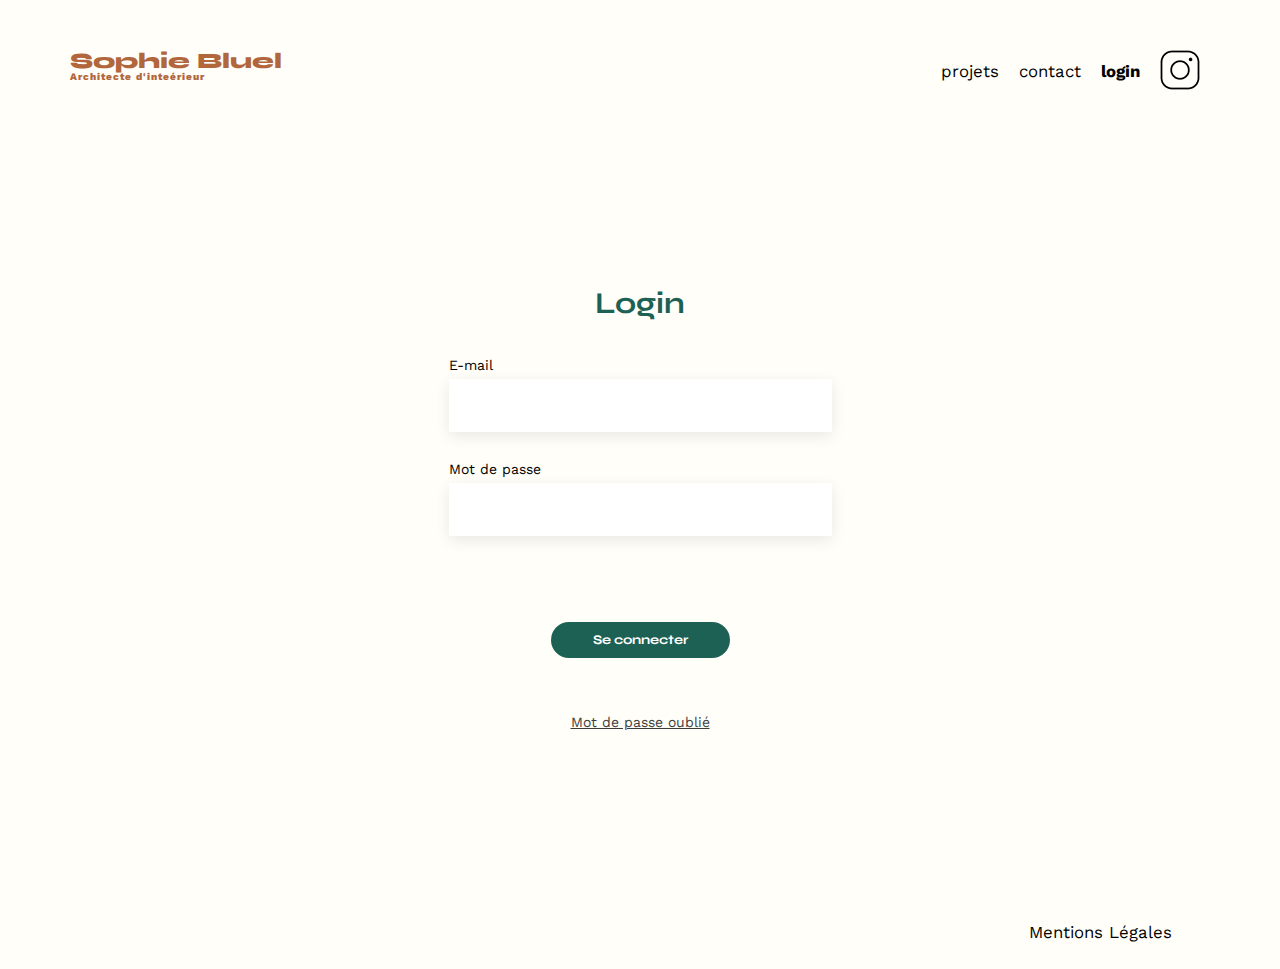
==== FrontEnd/login.html @ de36666c "Add files via upload" ====
<!DOCTYPE html>
<html lang="fr">
  <head>
    <meta charset="UTF-8" />
    <title>Sophie Bluel - Architecte d'intérieur</title>
    <meta name="viewport" content="width=device-width, initial-scale=1.0" />
    <link rel="preconnect" href="https://fonts.googleapis.com" />
    <link rel="preconnect" href="https://fonts.gstatic.com" crossorigin />
    <link
      href="https://fonts.googleapis.com/css2?family=Syne:wght@700;800&family=Work+Sans&display=swap"
      rel="stylesheet"
    />
    <meta name="description" content="" />
    <link rel="stylesheet" href="./assets/style.css" />
  </head>
  <body>
    <header>
      <h1>Sophie Bluel <span>Architecte d'inteérieur</span></h1>
      <nav>
        <ul>
          <li><a href="index.html">projets</a></li>
          <li><a href="index.html">contact</a></li>
          <li class="link-active"><a href="login.html">login</a></li>
          <li><img src="./assets/icons/instagram.png" alt="Instagram" /></li>
        </ul>
      </nav>
    </header>

    <section id="login">
      <h2 class="login-title">Login</h2>
      <form id="login-form" action="">
        <div class="formElement-container email-container">
          <label for="email">E-mail</label>
          <input type="email" id="email" />
        </div>

        <div class="formElement-container password-container">
          <label for="mdp">Mot de passe</label>
          <input type="password" id="mdp" />
        </div>
        <p class="erreur-msg"></p>
        <input id="se-connecter" type="submit" value="Se connecter" />

        <a href="" class="mdp-oublie">Mot de passe oublié</a>
      </form>
    </section>

    <footer>
      <nav>
        <ul>
          <li>Mentions Légales</li>
        </ul>
      </nav>
    </footer>

    <script src="Javascript/login.js"></script>
  </body>
</html>
---- FrontEnd/assets/style.css ----
/* http://meyerweb.com/eric/tools/css/reset/
   v2.0 | 20110126
   License: none (public domain)
*/

/* Réinitialisation des styles de base pour divers éléments */
html, body, div, span, applet, object, iframe,
h1, h2, h3, h4, h5, h6, p, blockquote, pre,
a, abbr, acronym, address, big, cite, code,
del, dfn, em, img, ins, kbd, q, s, samp,
small, strike, strong, sub, sup, tt, var,
b, u, i, center,
dl, dt, dd, ol, ul, li,
fieldset, form, label, legend,
table, caption, tbody, tfoot, thead, tr, th, td,
article, aside, canvas, details, embed,
figure, figcaption, footer, header, hgroup,
menu, nav, output, ruby, section, summary,
time, mark, audio, video {
	margin: 0;
	padding: 0;
	border: 0;
	font-size: 100%;
	font: inherit;
	vertical-align: baseline;
}
/* Réinitialisation des rôles d'affichage HTML5 pour les anciens navigateurs */
article, aside, details, figcaption, figure,
footer, header, hgroup, menu, nav, section {
	display: block;
}
/* Réinitialisation des styles de base pour le corps du document */
body {
	line-height: 1;
}
/* Réinitialisation des styles de liste */
ol, ul {
	list-style: none;
}
/* Réinitialisation des styles pour les citations */
blockquote, q {
	quotes: none;
}
blockquote:before, blockquote:after,
q:before, q:after {
	content: '';
	content: none;
}
/* Réinitialisation des styles pour les tableaux */
table {
	border-collapse: collapse;
	border-spacing: 0;
}
/* Fin de la réinitialisation CSS */

/* Styles spécifiques */
body {
	max-width: 1140px;
	margin: auto;
	font-family: 'Work Sans';
	font-size: 14px;
	background: #FFFEF8;
}

/* Styles pour la bannière de modification */
.modify-banner {
	position: absolute;
	top: 0;
	left: 0;
	right: 0;
	z-index: 5;
	background-color: #000;
	color: white;
	height: 59px;
	display: none;
	flex-direction: row;
	justify-content: center;
	align-items: center;
	gap: 20px;
}
.submit-editions{
	background-color: white;
	font-family: 'Work Sans';
	font-size: 14px;
	height: 38px;
	width: 216px;
	border-radius: 60px;
	cursor: pointer;
}

.edit-title{
	display: flex;
	flex-direction: row;
	gap: 10px;
}


.edit-btn{
	display: none;
	flex-direction: row;
	gap: 12px;
	position: absolute;
	cursor: pointer;

}

.intro-btn{
	left: 60px;
	bottom: -40px;

}

.project-edit{
	right: 365px;
	top: 10px;
	
}
/* modal */

.modal-container{
	/* display: none; */
	visibility: hidden;
	position: fixed;
	top: 0;
	left: 0;
	width: 100vw;
	height: 100vh;
	transition: visibility 0.4s;
}

.modal-container.target{
	visibility: visible;
}

.overlay{
	opacity: 0;
	position: absolute;
	width: 100%;
	height: 100%;
	background: #333333d3;
	transition: opacity 0.4s 0.2s ease-out;
}
.modal-container.target .overlay{
	opacity: 1;
	transition: opacity 0.4s  ease-out;
}


.modal{
	opacity: 0;
	width: 95%;
	max-width: 630px;
	min-width: 300px;
	height: 670px;
	padding: 30px;
	background: #FFF;
	border-radius: 5px;
	position: absolute;
	top: 50%;
	left: 50%;
	transform: translate(-50%, calc(-50% - 50px));
	transition: opacity 0.4s ease-out, transform 0.4s ease-out;
}

.modal-container.target .modal{
	opacity: 1;
	transform: translate(-50%, -50%);
	transition: opacity 0.4s 0.2s ease-out, transform 0.4s 0.2s ease-out;
}

.close-modal{
	padding: 8px 10px; 
	border: none;
	background: none;
	font-size: 20px;
	position: absolute;
	top: 10px;
	right: 10px;
	cursor: pointer;
}

.modal h1{
	font-family: 'Work Sans';
	font-size: 26px;
	color: #000000;
	text-align: center;
	margin-top: 20px;
	font-weight: 500;
}

.gallery-title{
	margin-bottom: 46px;
}

.add-title{
	margin-bottom: 20px;
}

.pictures-gallery{
	display: block;
}

.add-picture-gallery{
	display: none;
	flex-direction: column;
	gap: 30px;
	padding: 0px 80px;
	height: 100%;
}

.modal-gallery, .addPicture{
	height: 70%;
	width: 75%;
	border-bottom: 1px solid #B3B3B3;
	margin: auto;
}

.modal-gallery-work{
	position: relative;
	display: grid;
	grid-template-columns: 1fr 1fr 1fr 1fr 1fr;
	grid-template-rows: 2fr 2fr 2fr;
	grid-row-gap: 10px;
	width: 100%;
	height: 100%;	
}

.modal-gallery figure{
	margin: auto;
	width: 78.12px;
	height: 120px;
}

.workgallery-container{
	position: relative;
}



.trash-icon{
	position: absolute;
	top: 6px;
	right: 6px;
	z-index: 1;
	color: white;
	background: black;
	font-size: 9px;
	padding: 4px;
	border-radius: 2px;
	cursor: pointer;
}

.add-title{
	margin-bottom: 0;
}

.addPicture-btn{
	display: block;
	width: 40%;
	height: 36px;
	margin: 24px auto;
	background-color: #1D6154;
	border-radius: 60px;
	border: none;
	color: white;
	font-family: 'Syne';
	font-style: normal;
	font-weight: 700;
	font-size: 14px;
	line-height: 17px;
	cursor: pointer;
}


.validate-btn{
	margin: 32px 0 0 118px;
	background: #A7A7A7;
	border-radius: 60px;
	border: none;
	width: 237px;
	height: 36px;
	color: white;
	cursor: pointer;
}
.validate-btn:hover  {
	background: #1D6154;
	transition: 0.4s ease-out;
}

.return-arrow{
	position: absolute;
	left: 30px;
	font-size: 21px;
	cursor: pointer;
}

.addPicture{
	display: flex;
	flex-direction: column;
	gap: 20px;
}



.addImage-container{
	background-color: #E8F1F7;
	height: 169px;
	width: 100%;
	text-align: center;	
	padding: 28px 0px;
	margin-bottom: 30px;
	position: relative;
}

.img-container{

	display: flex;
	flex-direction: column;
	width: 100%;
	height: 100%;
}

.preview-img{
	position: absolute;	
	top: 0;
	display: none;
	width: 100%;
	height: 100%;
	object-fit: contain;
	margin: auto;
}

.image-icon{
	font-size: 90px;
	color: #B9C5CC;
	margin-bottom: 21px;
}

.btn-addImage{
	width: 0.1px;
	height: 0.1px;
	opacity: 0;
	overflow: hidden;
	z-index: -1;
	margin: 6px;
}

.label-imageFile{
	font: 14px 'Work Sans';
	font-weight: 500;
	color: #306685;
	background: #CBD6DC;
	margin: 0px auto;
	width: 40%;
	padding: 8px 0;
	border-radius: 50px;
	cursor: pointer;
}

.file-type{
	font-size: 10px;
}

.input-container{
	display: flex;
	flex-direction: column;
	gap: 10px;
	margin-bottom: 20px;
}

.input-container:nth-child(3){
	border-bottom: 1px solid #B3B3B3;
	padding-bottom: 45px;
	margin-bottom: 0;
}


#add-title, #add-categories{
	height: 51px;
	border: none;
	box-shadow: 0px 4px 14px rgba(0, 0, 0, 0.09);
}

.error-add{
	text-align: center;
}

.delete-msg {
	position: relative;
	top: -25px;
	color: green;
	text-align: center;

}

.delete-gallery{
	font-family: 'Syne';
	font-weight: 400;
	font-size: 14px;
	line-height: 17px;
	color: red;
	text-align: center;
	cursor: pointer;
}


header {
	display: flex;
	justify-content: space-between;
	margin: 50px 0
}



section {
	margin: 50px 0
}

h1{
	display: flex;
	flex-direction: column;
	font-family: 'Syne';
	font-size: 22px;
	font-weight: 800;
	color: #B1663C
}

h1 > span {
	font-family: 'Work Sans';
	font-size:10px;
	letter-spacing: 0.1em;
;
}

h2{
	font-family: 'Syne';
	font-weight: 700;
	font-size: 30px;
	color: #1D6154
}
nav ul {
	display: flex;
	align-items: center;
	list-style-type: none;

}
nav li {
	padding: 0 10px;
	font-size: 1.2em;
}

nav li a:hover,
li:hover {
	color: #B1663C;
}

nav li a{
	color: #000;
	text-decoration: none;
}

.link-active{
	font-weight: 700;
}
/* LoginPage */

#login{
	padding: 145px 0px;
	width: 100%;
	display: flex;
	flex-direction: column;
	justify-content: center;
	align-items: center;
	gap: 40px;
}

.login-title{
	font-size: 30px;
}

#login-form{
	display: flex;
	flex-direction: column;
	gap: 30px;
}

.formElement-container{
	display: flex;
	flex-direction: column;
	gap: 7px;
}

.formElement-container input{
	border: none;
	background-color: #FFF;
	box-shadow: 0px 4px 14px rgba(0, 0, 0, 0.09);
	width: 379px;
	height: 51px;
}

#se-connecter{
	border: none;
	width: 179px;
	height: 36px;
	cursor: pointer;
}

.erreur-msg{
	text-align: center;
	color: red;
}

.mdp-oublie{
	text-align: center;
	font-size: 14px;
	color: #3D3D3D;

}

/* HomePage */
#introduction {
	display: flex;
	align-items: center;
	position: relative;
}
#introduction figure {
	flex: 1
}
#introduction img {
	display: block;
	margin: auto;
	width: 80%;
}

#introduction article {
	flex: 1
}
#introduction h2 {
	margin-bottom: 1em;
}

#introduction p {
	margin-bottom: 0.5em;
}

.portfolio-title{
	position: relative;
}
#portfolio h2 {
	text-align: center;
	margin-bottom: 1em;
}

.filters-container{
	display: flex;
	flex-direction: row;
	justify-content: center;
	gap: 10px;
	margin-bottom: 50px;
}
.filter-btn{
	text-align: center;
	color: #1D6154;
	font-size: 16px;
	font-weight: 700;
	line-height: 19px;
	padding: 5px 15px;
	border: 1px solid #1D6154;
	border-radius: 60px;
	background: none;
	transition: .4s ease-in-out;
}

.active{
	background-color: #1D6154;
	color: #FFF;
}

.filter-btn:hover{
	color: #FFF;
	background-color: #1D6154;
}



.gallery {
	width: 100%;
	display: grid;
	grid-template-columns: 1fr 1fr 1fr;
	grid-column-gap: 20px;
	grid-row-gap: 20px;
}

.gallery img {
	width: 100%;
}


.modal-image{

	width: 10%;
	width: 78.12px;
	height: 104.08px;
}

/* Styles pour la section Contact */
#contact {
	width: 50%;
	margin: auto;
}
#contact > * {
	text-align: center;
}
#contact h2 {
	margin-bottom: 20px;
}
#contact form {
	text-align: left;
	margin-top: 30px;
	display: flex;
	flex-direction: column;
}
#contact input {
	height: 50px;
	font-size: 1.2em;
	border: none;
	box-shadow: 0px 4px 14px rgba(0, 0, 0, 0.09);
}
#contact label {
	margin: 2em 0 1em 0;
}
#contact textarea {
	border: none;
	box-shadow: 0px 4px 14px rgba(0, 0, 0, 0.09);
}
input[type="submit"] {
	font-family: 'Syne';
	font-weight: 700;
	color: white;
	background-color: #1D6154;
	margin: 2em auto;
	width: 180px;
	text-align: center;
	border-radius: 60px;
}

/* Styles pour le pied de page */
footer nav ul {
	display: flex;
	justify-content: flex-end;
	margin: 2em;
}
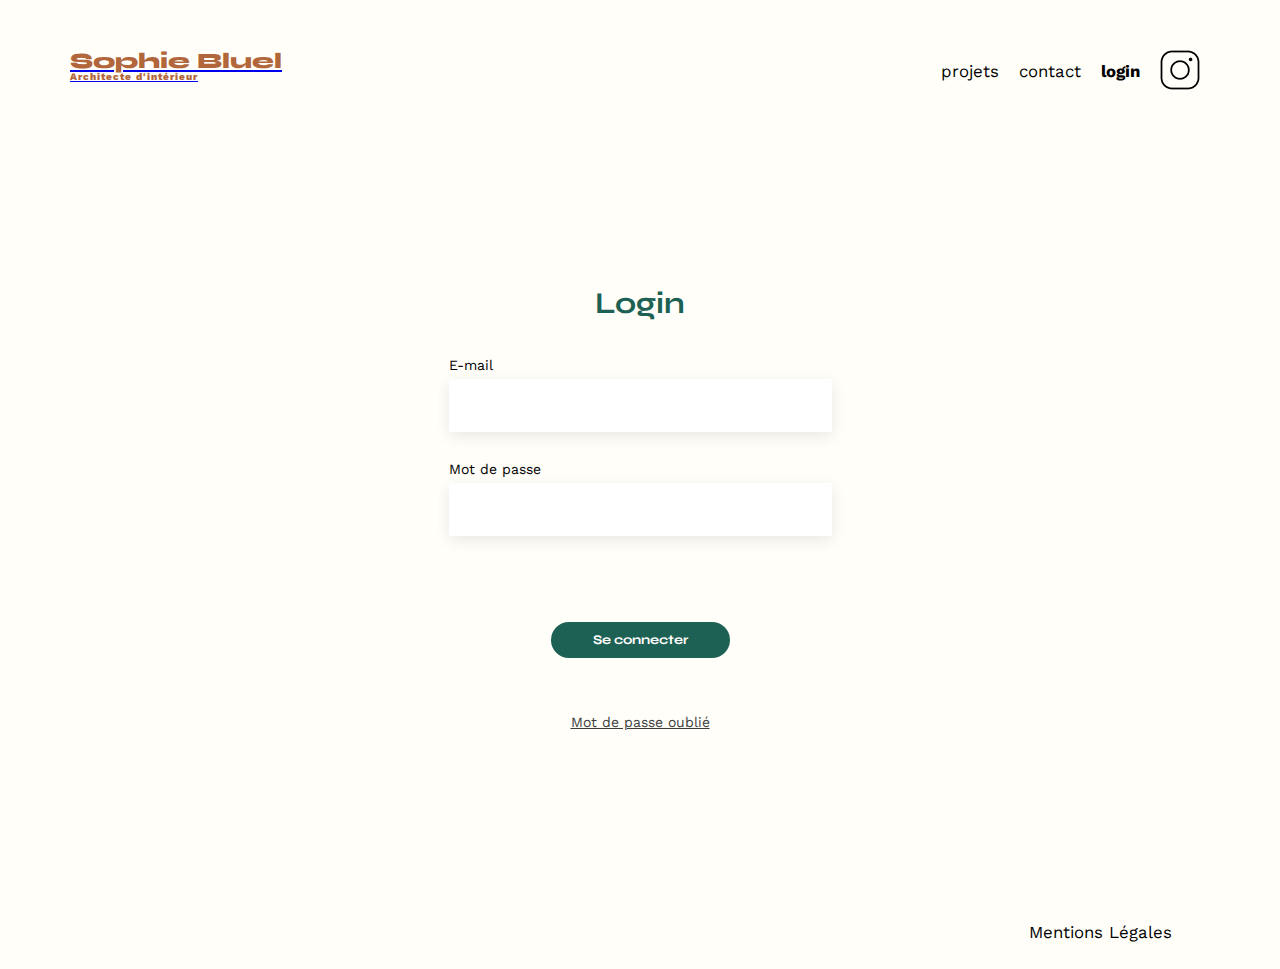
==== commit bdc32dac: "ajouts des href lien logo et ajouts href contact et projet pour le login.html" ====
--- a/FrontEnd/login.html
+++ b/FrontEnd/login.html
@@ -15,11 +15,13 @@
   </head>
   <body>
     <header>
-      <h1>Sophie Bluel <span>Architecte d'inteérieur</span></h1>
+      <a href="index.html#introduction">
+        <h1>Sophie Bluel <span>Architecte d'intérieur</span></h1>
+      </a>
       <nav>
         <ul>
-          <li><a href="index.html">projets</a></li>
-          <li><a href="index.html">contact</a></li>
+          <li><a href="index.html#portfolio">projets</a></li>
+          <li><a href="index.html#contact">contact</a></li>
           <li class="link-active"><a href="login.html">login</a></li>
           <li><img src="./assets/icons/instagram.png" alt="Instagram" /></li>
         </ul>
@@ -55,4 +57,4 @@
 
     <script src="Javascript/login.js"></script>
   </body>
-</html>+</html>
